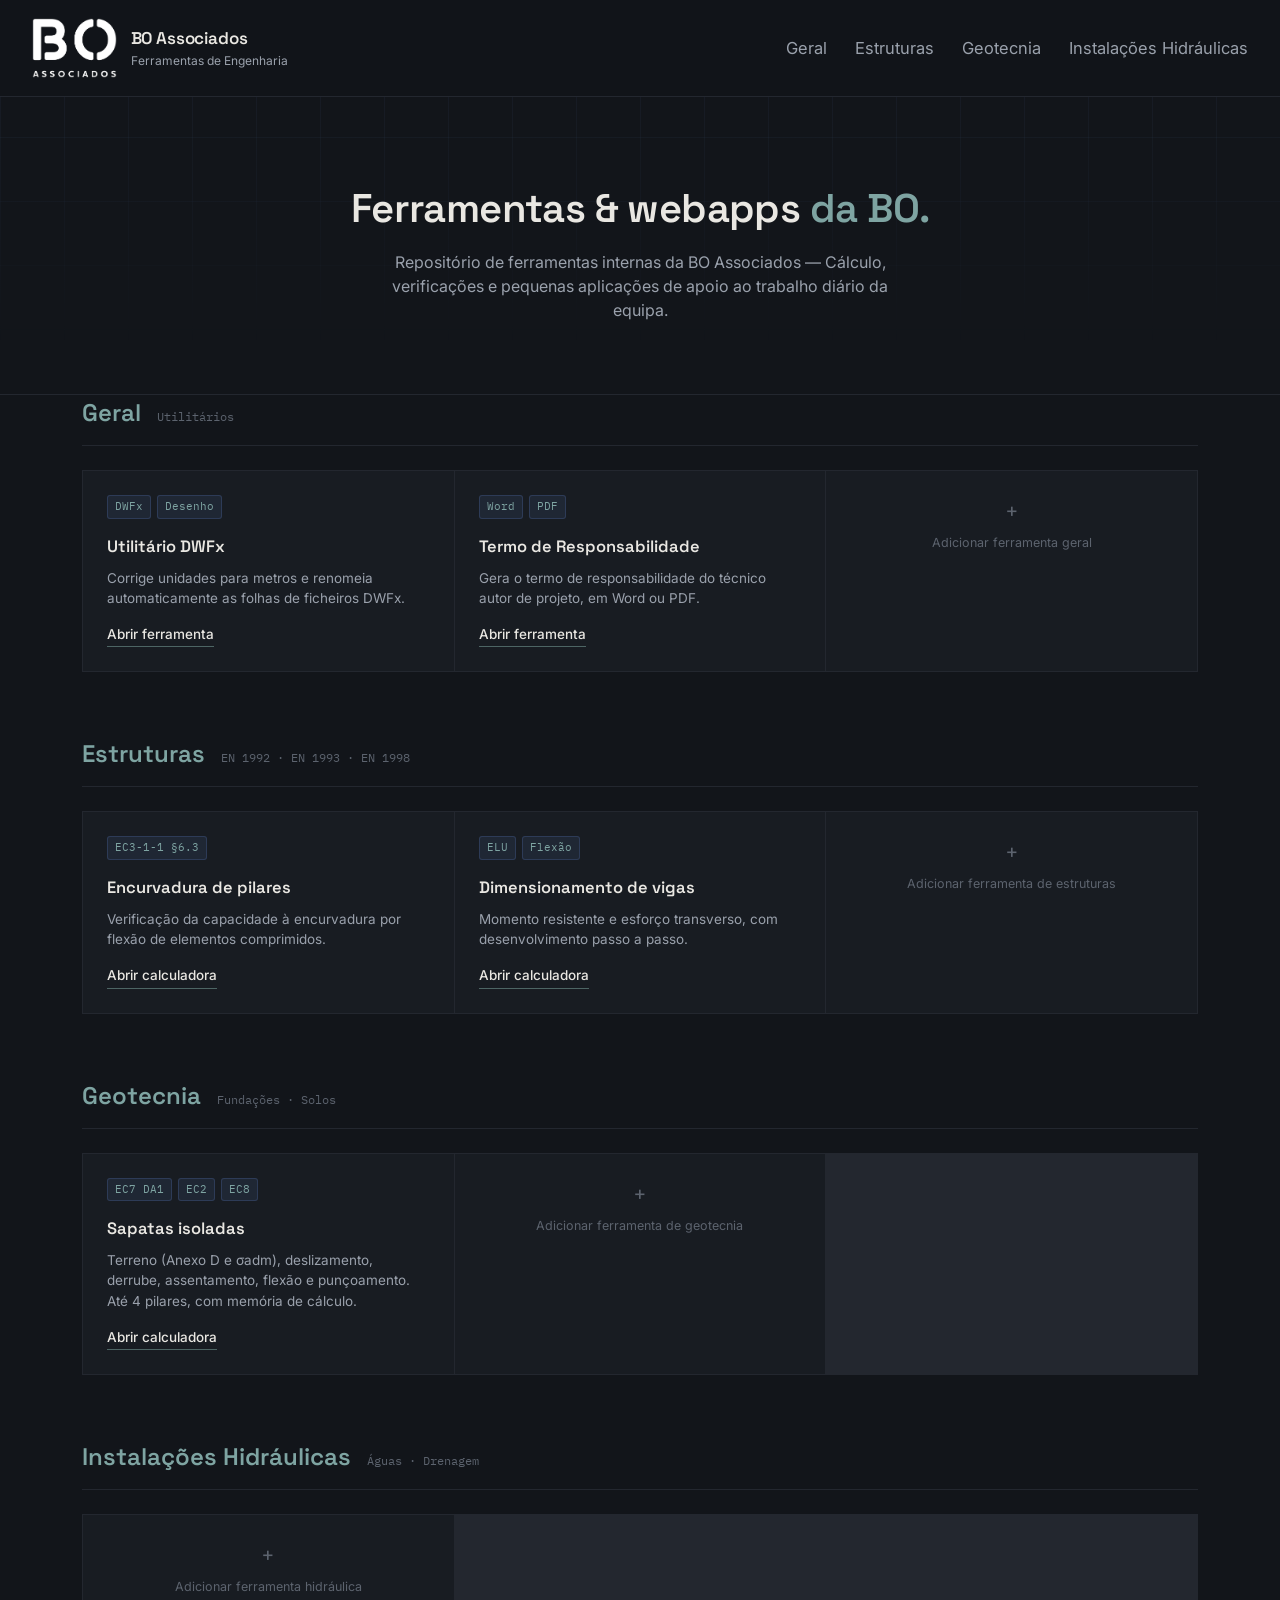
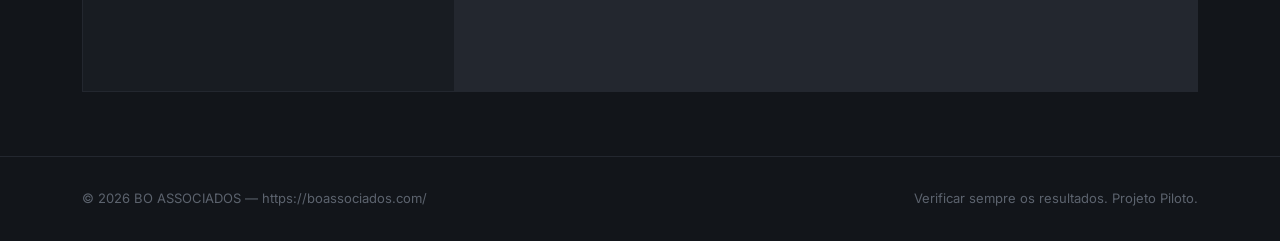
==== index.html @ fa9898e6 "Adiciona ferramenta de sapatas isoladas e cartão na Geotecnia - ferramentas/sapatas: verificação de " ====
<!DOCTYPE html>
<html lang="pt">
<head>
<meta charset="UTF-8">
<meta name="viewport" content="width=device-width, initial-scale=1.0">
<title>BOassociados | WebApps</title>
<style>
  @import url('https://fonts.googleapis.com/css2?family=Space+Grotesk:wght@500;600;700&family=Inter:wght@400;500;600&family=IBM+Plex+Mono:wght@400;500&display=swap');

  :root{
    --bg: #12151a;
    --panel: #181c22;
    --panel-hover: #1e232b;
    --border: #2a2f38;
    --border-soft: #23272f;
    --text: #e9e7e2;
    --text-dim: #9aa1ac;
    --text-faint: #5c636e;
    --blue: #7EA4A2;
    --blue-dim: #4d6564;
    --amber: #d98e4a;
    --max-width: 1180px;
  }

  *{ box-sizing: border-box; margin:0; padding:0; }

  html{ scroll-behavior: smooth; }

  body{
    background: var(--bg);
    color: var(--text);
    font-family: 'Inter', system-ui, sans-serif;
    line-height: 1.5;
    -webkit-font-smoothing: antialiased;
  }

  a{ color: inherit; text-decoration: none; }

  .wrap{
    max-width: var(--max-width);
    margin: 0 auto;
    padding: 0 32px;
  }

  /* ---------- Header ---------- */

  header{
    border-bottom: 1px solid var(--border-soft);
    position: sticky;
    top: 0;
    background: rgba(18,21,26,0.92);
    backdrop-filter: blur(6px);
    z-index: 20;
  }

  .header-inner{
    display: flex;
    align-items: center;
    justify-content: space-between;
    padding: 18px 32px;
  }

  .brand{
    display: flex;
    align-items: center;
    gap: 14px;
  }

  /* LOGO PLACEHOLDER — substituir por: <img src="logo.png" alt="Nome da Empresa" class="logo-mark"> */
   .logo-mark{ height: 60px; width: auto; display: block; flex-shrink: 0; }

  .brand-name{
    font-family: 'Space Grotesk', sans-serif;
    font-weight: 600;
    font-size: 17px;
    letter-spacing: -0.01em;
  }

  .brand-sub{
    font-size: 12px;
    color: var(--text-dim);
    display: block;
    margin-top: 1px;
  }

  nav{
    display: flex;
    gap: 28px;
    font-size: 16.5px;
    color: var(--text-dim);
  }

  nav a:hover{ color: var(--text); }

  /* ---------- Hero ---------- */

  .hero{
    position: relative;
    padding: 88px 0 72px;
    overflow: hidden;
    border-bottom: 1px solid var(--border-soft);
  }

  .hero::before{
    content: "";
    position: absolute;
    inset: 0;
    background-image:
      repeating-linear-gradient(0deg, rgba(111,156,243,0.06) 0, rgba(111,156,243,0.06) 1px, transparent 1px, transparent 64px),
      repeating-linear-gradient(90deg, rgba(111,156,243,0.06) 0, rgba(111,156,243,0.06) 1px, transparent 1px, transparent 64px);
    mask-image: linear-gradient(to bottom, rgba(0,0,0,0.9), transparent 85%);
    pointer-events: none;
  }

  .hero-inner{
    position: relative;
    max-width: 680px;
    margin: 0 auto;
    text-align: center;
  }

  .hero h1{
    font-family: 'Space Grotesk', sans-serif;
    font-weight: 600;
    font-size: 40px;
    line-height: 1.18;
    letter-spacing: -0.015em;
  }

  .hero h1 em{
    font-style: normal;
    color: var(--blue);
  }

  .hero p{
    margin-top: 18px;
    font-size: 16px;
    color: var(--text-dim);
    max-width: 52ch;
    margin-left: auto;
    margin-right: auto;
  }

  .hero-meta{
    margin-top: 32px;
    display: flex;
    gap: 32px;
    font-family: 'IBM Plex Mono', monospace;
    font-size: 12.5px;
    color: var(--text-faint);
  }

  .hero-meta strong{
    color: var(--text-dim);
    font-weight: 500;
  }

  /* ---------- Categories ---------- */

  main{ padding: 64px 0 100px; }

  .category{
    margin-bottom: 64px;
  }

  .category-head{
    display: flex;
    align-items: baseline;
    gap: 16px;
    padding-bottom: 14px;
    margin-bottom: 24px;
    border-bottom: 1px solid var(--border-soft);
  }

  .category-head h2{
    font-family: 'Space Grotesk', sans-serif;
    font-size: 24px;
    font-weight: 600;
    color: var(--blue);
  }

  .category-head span{
    font-family: 'IBM Plex Mono', monospace;
    font-size: 12px;
    color: var(--text-faint);
  }

  .card-grid{
    display: grid;
    grid-template-columns: repeat(auto-fill, minmax(280px, 1fr));
    gap: 1px;
    background: var(--border-soft);
    border: 1px solid var(--border-soft);
  }

  .card{
    background: var(--panel);
    padding: 24px;
    display: flex;
    flex-direction: column;
    transition: background 0.15s ease;
    min-height: 176px;
  }

  .card:hover{ background: var(--panel-hover); }

  .card h3{
    font-family: 'Space Grotesk', sans-serif;
    font-size: 16.5px;
    font-weight: 600;
    margin-bottom: 8px;
  }

  .card p{
    font-size: 13.5px;
    color: var(--text-dim);
    flex-grow: 1;
    margin-bottom: 16px;
  }

  .tags{
    display: flex;
    flex-wrap: wrap;
    gap: 6px;
    margin-bottom: 16px;
  }

  .tag{
    font-family: 'IBM Plex Mono', monospace;
    font-size: 10.5px;
    color: var(--blue);
    background: rgba(111,156,243,0.09);
    border: 1px solid rgba(111,156,243,0.18);
    padding: 3px 7px;
    border-radius: 3px;
  }

  .card-link{
    font-size: 13.5px;
    font-weight: 500;
    color: var(--text);
    display: inline-flex;
    align-items: center;
    gap: 6px;
    width: fit-content;
    border-bottom: 1px solid var(--blue-dim);
    padding-bottom: 2px;
  }

  .card-link:hover{ border-bottom-color: var(--blue); color: var(--blue); }

  /* Placeholder / empty-slot card, for adding future tools */
  .card.placeholder{
    align-items: center;
    justify-content: center;
    text-align: center;
    color: var(--text-faint);
    border: none;
  }

  .card.placeholder .plus{
    font-family: 'Space Grotesk', sans-serif;
    font-size: 22px;
    color: var(--text-faint);
    margin-bottom: 6px;
  }

  .card.placeholder p{
    color: var(--text-faint);
    font-size: 12.5px;
    margin: 0;
  }

  /* ---------- Footer ---------- */

  footer{
    border-top: 1px solid var(--border-soft);
    padding: 32px 0;
  }

  .footer-inner{
    display: flex;
    justify-content: space-between;
    align-items: center;
    flex-wrap: wrap;
    gap: 12px;
    font-size: 13px;
    color: var(--text-faint);
  }

  .footer-inner a:hover{ color: var(--text-dim); }

  @media (max-width: 640px){
    .header-inner{ padding: 16px 20px; }
    .wrap{ padding: 0 20px; }
    nav{ display:none; }
    .hero{ padding: 56px 0 48px; }
    .hero h1{ font-size: 30px; }
  }
</style>
</head>
<body>

  <header>
    <div class="header-inner">
      <div class="brand">
        <!-- LOGO: substituir este bloco por <img src="logo.png" class="logo-mark" alt="Nome da Empresa"> -->
        <img src="logo_white.png" class="logo-mark" alt="BO Associados">
        <div>
          <div class="brand-name">BO Associados</div>
          <span class="brand-sub">Ferramentas de Engenharia</span>
        </div>
      </div>
      <nav>
        <a href="#geral">Geral</a>
        <a href="#estruturas">Estruturas</a>
        <a href="#geotecnia">Geotecnia</a>
        <a href="#hidraulicas">Instalações Hidráulicas</a>
      </nav>
    </div>
  </header>

  <section class="hero">
    <div class="wrap hero-inner">
      <h1>Ferramentas & webapps <em>da BO.</em></h1> 
      <p>Repositório de ferramentas internas da BO Associados — Cálculo, verificações e pequenas aplicações de apoio ao trabalho diário da equipa.</p>
    </div>
  </section>

  <main class="wrap">

        <!-- ==========================================================
         CATEGORIA: GERAL
    =========================================================== -->
    <div class="category" id="geral">
      <div class="category-head">
        <h2>Geral</h2>
        <span>Utilitários</span>
      </div>
      <div class="card-grid">

<a href="ferramentas/corretor-dwfx/index.html" class="card">
  <div class="tags">
    <span class="tag">DWFx</span>
    <span class="tag">Desenho</span>
  </div>
  <h3>Utilitário DWFx</h3>
  <p>Corrige unidades para metros e renomeia automaticamente as folhas de ficheiros DWFx.</p>
  <span class="card-link">Abrir ferramenta</span>
</a>
    
<a href="ferramentas/termo-responsabilidade/index.html" class="card">
  <div class="tags">
    <span class="tag">Word</span>
    <span class="tag">PDF</span>
  </div>
  <h3>Termo de Responsabilidade</h3>
  <p>Gera o termo de responsabilidade do técnico autor de projeto, em Word ou PDF.</p>
  <span class="card-link">Abrir ferramenta</span>
</a>
        
        <div class="card placeholder">
          <div class="plus">+</div>
          <p>Adicionar ferramenta geral</p>
        </div>

      </div>
    </div>

    <!-- ==========================================================
         CATEGORIA: ESTRUTURAS
    =========================================================== -->
    <div class="category" id="estruturas">
      <div class="category-head">
        <h2>Estruturas</h2>
        <span>EN 1992 · EN 1993 · EN 1998</span>
      </div>
      <div class="card-grid">

        <a href="ferramentas/encurvadura-pilares/index.html" class="card">
          <div class="tags">
            <span class="tag">EC3-1-1 §6.3</span>
          </div>
          <h3>Encurvadura de pilares</h3>
          <p>Verificação da capacidade à encurvadura por flexão de elementos comprimidos.</p>
          <span class="card-link">Abrir calculadora</span>
        </a>

        <a href="ferramentas/vigas-betao/index.html" class="card">
          <div class="tags">
            <span class="tag">ELU</span>
            <span class="tag">Flexão</span>
          </div>
          <h3>Dimensionamento de vigas</h3>
          <p>Momento resistente e esforço transverso, com desenvolvimento passo a passo.</p>
          <span class="card-link">Abrir calculadora</span>
        </a>

        <div class="card placeholder">
          <div class="plus">+</div>
          <p>Adicionar ferramenta de estruturas</p>
        </div>

      </div>
    </div>

    <!-- ==========================================================
         CATEGORIA: GEOTECNIA
    =========================================================== -->
    <div class="category" id="geotecnia">
      <div class="category-head">
        <h2>Geotecnia</h2>
        <span>Fundações · Solos</span>
      </div>
      <div class="card-grid">

        <a href="ferramentas/sapatas/index.html" class="card">
          <div class="tags">
            <span class="tag">EC7 DA1</span>
            <span class="tag">EC2</span>
            <span class="tag">EC8</span>
          </div>
          <h3>Sapatas isoladas</h3>
          <p>Terreno (Anexo D e σadm), deslizamento, derrube, assentamento, flexão e punçoamento. Até 4 pilares, com memória de cálculo.</p>
          <span class="card-link">Abrir calculadora</span>
        </a>

        <div class="card placeholder">
          <div class="plus">+</div>
          <p>Adicionar ferramenta de geotecnia</p>
        </div>

      </div>
    </div>

    <!-- ==========================================================
         CATEGORIA: INSTALAÇÕES HIDRÁULICAS
    =========================================================== -->
    <div class="category" id="hidraulicas">
      <div class="category-head">
        <h2>Instalações Hidráulicas</h2>
        <span>Águas · Drenagem</span>
      </div>
      <div class="card-grid">

        <div class="card placeholder">
          <div class="plus">+</div>
          <p>Adicionar ferramenta hidráulica</p>
        </div>

      </div>
    </div>

  </main>

  <footer>
    <div class="wrap footer-inner">
      <span>© 2026 BO ASSOCIADOS — https://boassociados.com/</span>
      <span>Verificar sempre os resultados. Projeto Piloto.</span>
    </div>
  </footer>

</body>
</html>
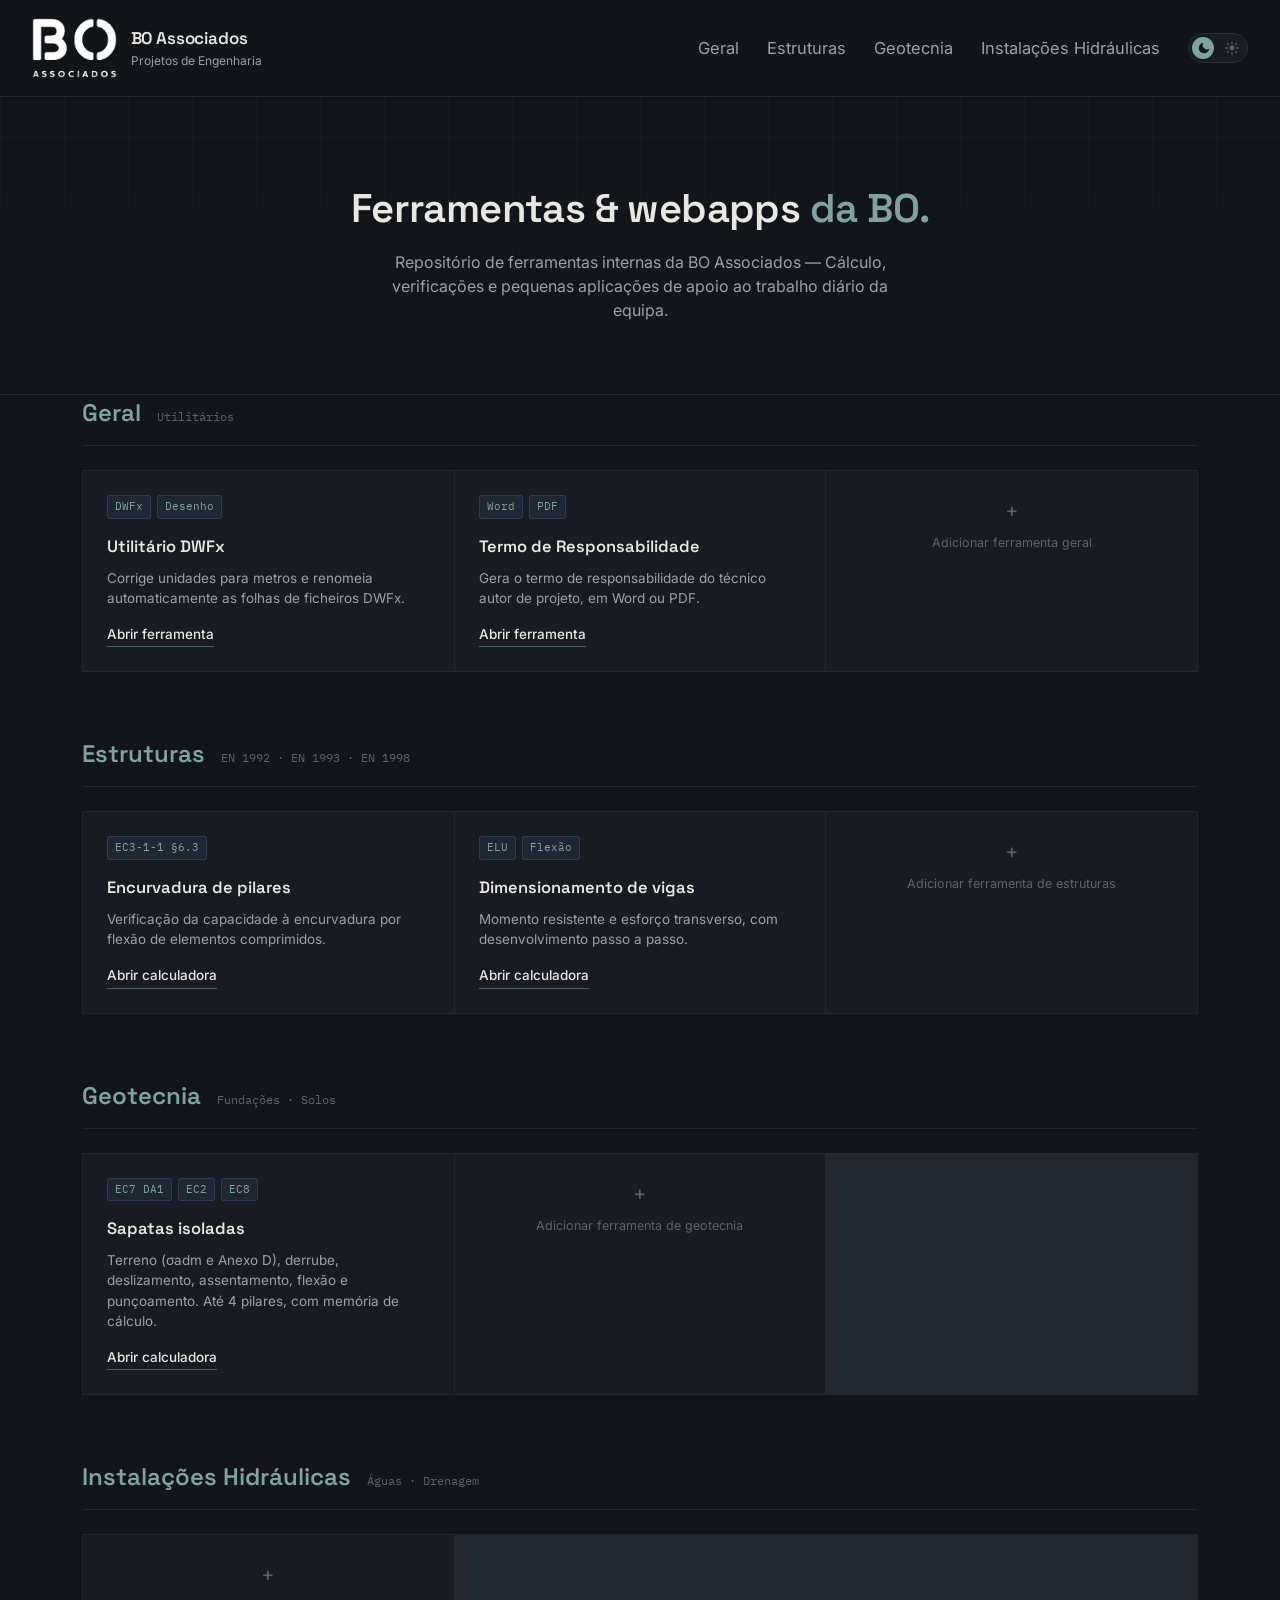
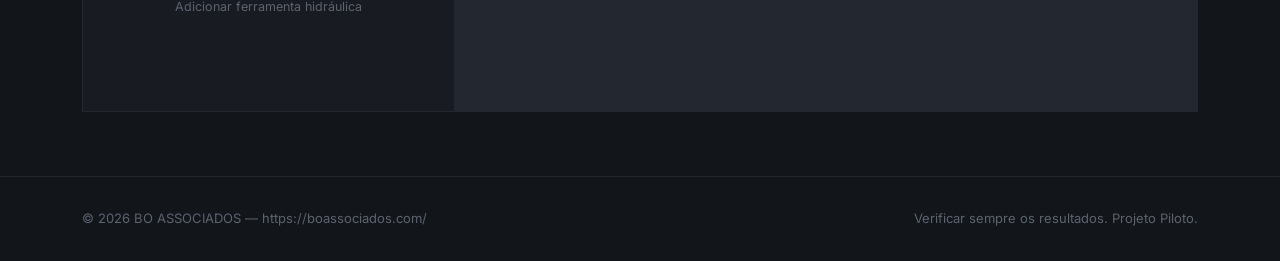
==== commit 817196ff: "Hub: subtítulo 'Projetos de Engenharia', novo texto do cartão Sapatas e interruptor de tema claro/es" ====
--- a/index.html
+++ b/index.html
@@ -4,6 +4,12 @@
 <meta charset="UTF-8">
 <meta name="viewport" content="width=device-width, initial-scale=1.0">
 <title>BOassociados | WebApps</title>
+<script>
+  /* Aplica o tema guardado antes de desenhar a página (escuro por defeito) */
+  (function(){
+    try{ if(localStorage.getItem('bo-tema') === 'light') document.documentElement.setAttribute('data-theme','light'); }catch(e){}
+  })();
+</script>
 <style>
   @import url('https://fonts.googleapis.com/css2?family=Space+Grotesk:wght@500;600;700&family=Inter:wght@400;500;600&family=IBM+Plex+Mono:wght@400;500&display=swap');
 
@@ -19,7 +25,34 @@
     --blue: #7EA4A2;
     --blue-dim: #4d6564;
     --amber: #d98e4a;
+    --header-bg: rgba(18,21,26,0.92);
+    --grid: rgba(111,156,243,0.06);
+    --tag-bg: rgba(111,156,243,0.09);
+    --tag-border: rgba(111,156,243,0.18);
+    --logo-filter: none;
     --max-width: 1180px;
+    color-scheme: dark;
+  }
+
+  /* Tema claro — mesma paleta da ferramenta de Sapatas */
+  :root[data-theme="light"]{
+    --bg: #eef0ee;
+    --panel: #ffffff;
+    --panel-hover: #f5f6f4;
+    --border: #d4d9d6;
+    --border-soft: #e3e7e4;
+    --text: #1a1f22;
+    --text-dim: #4f585e;
+    --text-faint: #858d92;
+    --blue: #4b7a77;
+    --blue-dim: #a9c1bf;
+    --amber: #a8701b;
+    --header-bg: rgba(238,240,238,0.92);
+    --grid: rgba(75,122,119,0.08);
+    --tag-bg: rgba(75,122,119,0.10);
+    --tag-border: rgba(75,122,119,0.24);
+    --logo-filter: brightness(0) opacity(0.88);
+    color-scheme: light;
   }
 
   *{ box-sizing: border-box; margin:0; padding:0; }
@@ -32,6 +65,7 @@
     font-family: 'Inter', system-ui, sans-serif;
     line-height: 1.5;
     -webkit-font-smoothing: antialiased;
+    transition: background-color 0.2s ease, color 0.2s ease;
   }
 
   a{ color: inherit; text-decoration: none; }
@@ -48,7 +82,7 @@
     border-bottom: 1px solid var(--border-soft);
     position: sticky;
     top: 0;
-    background: rgba(18,21,26,0.92);
+    background: var(--header-bg);
     backdrop-filter: blur(6px);
     z-index: 20;
   }
@@ -67,7 +101,7 @@
   }
 
   /* LOGO PLACEHOLDER — substituir por: <img src="logo.png" alt="Nome da Empresa" class="logo-mark"> */
-   .logo-mark{ height: 60px; width: auto; display: block; flex-shrink: 0; }
+   .logo-mark{ height: 60px; width: auto; display: block; flex-shrink: 0; filter: var(--logo-filter); }
 
   .brand-name{
     font-family: 'Space Grotesk', sans-serif;
@@ -92,6 +126,62 @@
 
   nav a:hover{ color: var(--text); }
 
+  .header-right{
+    display: flex;
+    align-items: center;
+    gap: 28px;
+  }
+
+  /* ---------- Interruptor de tema ---------- */
+
+  .theme-toggle{
+    position: relative;
+    display: inline-flex;
+    align-items: center;
+    width: 60px;
+    height: 30px;
+    padding: 0;
+    border: 1px solid var(--border);
+    border-radius: 999px;
+    background: var(--panel);
+    color: var(--text-faint);
+    cursor: pointer;
+    flex-shrink: 0;
+    transition: background 0.2s ease, border-color 0.2s ease;
+  }
+  .theme-toggle:hover{ border-color: var(--blue-dim); }
+  .theme-toggle:focus-visible{ outline: 2px solid var(--blue); outline-offset: 2px; }
+
+  .theme-toggle svg{
+    position: absolute;
+    top: 50%;
+    width: 14px;
+    height: 14px;
+    transform: translateY(-50%);
+    z-index: 1;
+    transition: color 0.2s ease;
+  }
+  .theme-toggle .ico-moon{ left: 8px; }
+  .theme-toggle .ico-sun{ right: 8px; }
+
+  .theme-toggle::before{
+    content: "";
+    position: absolute;
+    top: 3px;
+    left: 3px;
+    width: 22px;
+    height: 22px;
+    border-radius: 50%;
+    background: var(--blue);
+    transition: transform 0.2s ease;
+  }
+  :root[data-theme="light"] .theme-toggle::before{ transform: translateX(30px); }
+
+  /* ícone ativo fica sobre o botão deslizante */
+  .theme-toggle .ico-moon{ color: var(--bg); }
+  :root[data-theme="light"] .theme-toggle .ico-moon{ color: var(--text-faint); }
+  :root[data-theme="light"] .theme-toggle .ico-sun{ color: #ffffff; }
+
   /* ---------- Hero ---------- */
 
   .hero{
@@ -106,8 +196,8 @@
     position: absolute;
     inset: 0;
     background-image:
-      repeating-linear-gradient(0deg, rgba(111,156,243,0.06) 0, rgba(111,156,243,0.06) 1px, transparent 1px, transparent 64px),
-      repeating-linear-gradient(90deg, rgba(111,156,243,0.06) 0, rgba(111,156,243,0.06) 1px, transparent 1px, transparent 64px);
+      repeating-linear-gradient(0deg, var(--grid) 0, var(--grid) 1px, transparent 1px, transparent 64px),
+      repeating-linear-gradient(90deg, var(--grid) 0, var(--grid) 1px, transparent 1px, transparent 64px);
     mask-image: linear-gradient(to bottom, rgba(0,0,0,0.9), transparent 85%);
     pointer-events: none;
   }
@@ -229,8 +319,8 @@
     font-family: 'IBM Plex Mono', monospace;
     font-size: 10.5px;
     color: var(--blue);
-    background: rgba(111,156,243,0.09);
-    border: 1px solid rgba(111,156,243,0.18);
+    background: var(--tag-bg);
+    border: 1px solid var(--tag-border);
     padding: 3px 7px;
     border-radius: 3px;
   }
@@ -308,15 +398,21 @@
         <img src="logo_white.png" class="logo-mark" alt="BO Associados">
         <div>
           <div class="brand-name">BO Associados</div>
-          <span class="brand-sub">Ferramentas de Engenharia</span>
+          <span class="brand-sub">Projetos de Engenharia</span>
         </div>
       </div>
-      <nav>
-        <a href="#geral">Geral</a>
-        <a href="#estruturas">Estruturas</a>
-        <a href="#geotecnia">Geotecnia</a>
-        <a href="#hidraulicas">Instalações Hidráulicas</a>
-      </nav>
+      <div class="header-right">
+        <nav>
+          <a href="#geral">Geral</a>
+          <a href="#estruturas">Estruturas</a>
+          <a href="#geotecnia">Geotecnia</a>
+          <a href="#hidraulicas">Instalações Hidráulicas</a>
+        </nav>
+        <button type="button" class="theme-toggle" id="themeToggle" role="switch" aria-checked="false" aria-label="Tema claro" title="Alternar tema claro / escuro">
+          <svg class="ico-moon" viewBox="0 0 24 24" fill="currentColor" aria-hidden="true"><path d="M21 12.8A9 9 0 1 1 11.2 3a7 7 0 0 0 9.8 9.8z"/></svg>
+          <svg class="ico-sun" viewBox="0 0 24 24" fill="none" stroke="currentColor" stroke-width="2.2" stroke-linecap="round" aria-hidden="true"><circle cx="12" cy="12" r="4.2" fill="currentColor" stroke="none"/><path d="M12 1.8v2.4M12 19.8v2.4M4.2 4.2l1.7 1.7M18.1 18.1l1.7 1.7M1.8 12h2.4M19.8 12h2.4M4.2 19.8l1.7-1.7M18.1 5.9l1.7-1.7"/></svg>
+        </button>
+      </div>
     </div>
   </header>
 
@@ -421,7 +517,7 @@
             <span class="tag">EC8</span>
           </div>
           <h3>Sapatas isoladas</h3>
-          <p>Terreno (Anexo D e σadm), deslizamento, derrube, assentamento, flexão e punçoamento. Até 4 pilares, com memória de cálculo.</p>
+          <p>Terreno (σadm e Anexo D), derrube, deslizamento, assentamento, flexão e punçoamento. Até 4 pilares, com memória de cálculo.</p>
           <span class="card-link">Abrir calculadora</span>
         </a>
 
@@ -460,5 +556,23 @@
     </div>
   </footer>
 
+  <script>
+    (function(){
+      var root = document.documentElement;
+      var btn = document.getElementById('themeToggle');
+      function sync(){
+        var light = root.getAttribute('data-theme') === 'light';
+        btn.setAttribute('aria-checked', light ? 'true' : 'false');
+      }
+      btn.addEventListener('click', function(){
+        var light = root.getAttribute('data-theme') !== 'light';
+        if(light) root.setAttribute('data-theme','light'); else root.removeAttribute('data-theme');
+        try{ localStorage.setItem('bo-tema', light ? 'light' : 'dark'); }catch(e){}
+        sync();
+      });
+      sync();
+    })();
+  </script>
+
 </body>
 </html>
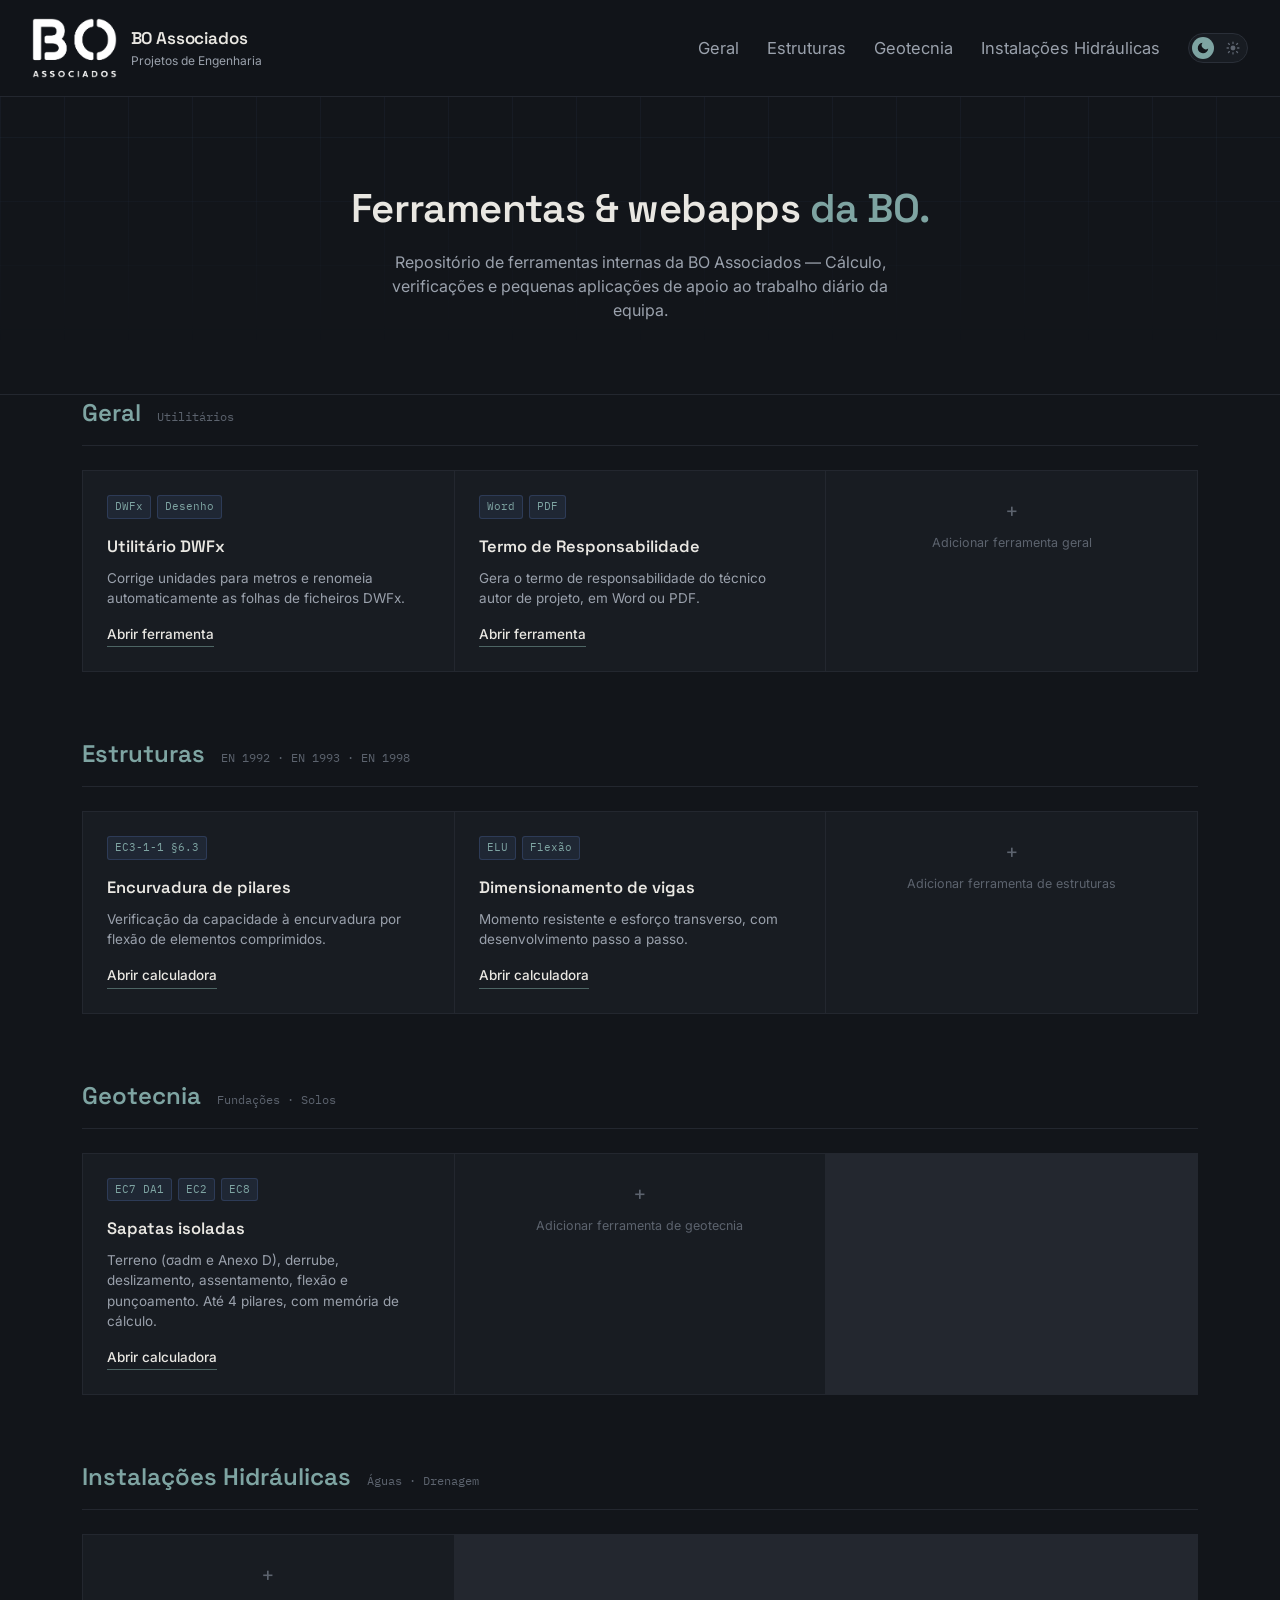
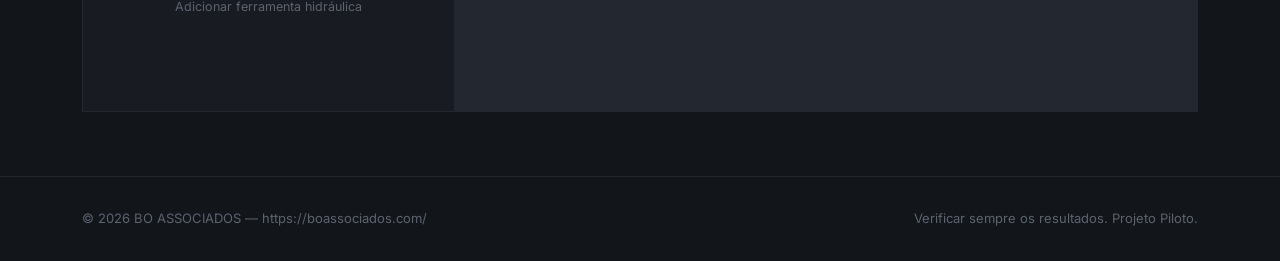
==== commit fb8c5c5a: "Tema claro/escuro partilhado entre o hub e todas as ferramentas - Novo tema.js na raiz: aplica a esc" ====
--- a/index.html
+++ b/index.html
@@ -4,12 +4,7 @@
 <meta charset="UTF-8">
 <meta name="viewport" content="width=device-width, initial-scale=1.0">
 <title>BOassociados | WebApps</title>
-<script>
-  /* Aplica o tema guardado antes de desenhar a página (escuro por defeito) */
-  (function(){
-    try{ if(localStorage.getItem('bo-tema') === 'light') document.documentElement.setAttribute('data-theme','light'); }catch(e){}
-  })();
-</script>
+<script src="tema.js"></script>
 <style>
   @import url('https://fonts.googleapis.com/css2?family=Space+Grotesk:wght@500;600;700&family=Inter:wght@400;500;600&family=IBM+Plex+Mono:wght@400;500&display=swap');
 
@@ -132,55 +127,6 @@
     gap: 28px;
   }
 
-  /* ---------- Interruptor de tema ---------- */
-
-  .theme-toggle{
-    position: relative;
-    display: inline-flex;
-    align-items: center;
-    width: 60px;
-    height: 30px;
-    padding: 0;
-    border: 1px solid var(--border);
-    border-radius: 999px;
-    background: var(--panel);
-    color: var(--text-faint);
-    cursor: pointer;
-    flex-shrink: 0;
-    transition: background 0.2s ease, border-color 0.2s ease;
-  }
-  .theme-toggle:hover{ border-color: var(--blue-dim); }
-  .theme-toggle:focus-visible{ outline: 2px solid var(--blue); outline-offset: 2px; }
-
-  .theme-toggle svg{
-    position: absolute;
-    top: 50%;
-    width: 14px;
-    height: 14px;
-    transform: translateY(-50%);
-    z-index: 1;
-    transition: color 0.2s ease;
-  }
-  .theme-toggle .ico-moon{ left: 8px; }
-  .theme-toggle .ico-sun{ right: 8px; }
-
-  .theme-toggle::before{
-    content: "";
-    position: absolute;
-    top: 3px;
-    left: 3px;
-    width: 22px;
-    height: 22px;
-    border-radius: 50%;
-    background: var(--blue);
-    transition: transform 0.2s ease;
-  }
-  :root[data-theme="light"] .theme-toggle::before{ transform: translateX(30px); }
-
-  /* ícone ativo fica sobre o botão deslizante */
-  .theme-toggle .ico-moon{ color: var(--bg); }
-  :root[data-theme="light"] .theme-toggle .ico-moon{ color: var(--text-faint); }
-  :root[data-theme="light"] .theme-toggle .ico-sun{ color: #ffffff; }
 
   /* ---------- Hero ---------- */
 
@@ -408,10 +354,7 @@
           <a href="#geotecnia">Geotecnia</a>
           <a href="#hidraulicas">Instalações Hidráulicas</a>
         </nav>
-        <button type="button" class="theme-toggle" id="themeToggle" role="switch" aria-checked="false" aria-label="Tema claro" title="Alternar tema claro / escuro">
-          <svg class="ico-moon" viewBox="0 0 24 24" fill="currentColor" aria-hidden="true"><path d="M21 12.8A9 9 0 1 1 11.2 3a7 7 0 0 0 9.8 9.8z"/></svg>
-          <svg class="ico-sun" viewBox="0 0 24 24" fill="none" stroke="currentColor" stroke-width="2.2" stroke-linecap="round" aria-hidden="true"><circle cx="12" cy="12" r="4.2" fill="currentColor" stroke="none"/><path d="M12 1.8v2.4M12 19.8v2.4M4.2 4.2l1.7 1.7M18.1 18.1l1.7 1.7M1.8 12h2.4M19.8 12h2.4M4.2 19.8l1.7-1.7M18.1 5.9l1.7-1.7"/></svg>
-        </button>
+        <button type="button" data-tema-toggle></button>
       </div>
     </div>
   </header>
@@ -556,23 +499,5 @@
     </div>
   </footer>
 
-  <script>
-    (function(){
-      var root = document.documentElement;
-      var btn = document.getElementById('themeToggle');
-      function sync(){
-        var light = root.getAttribute('data-theme') === 'light';
-        btn.setAttribute('aria-checked', light ? 'true' : 'false');
-      }
-      btn.addEventListener('click', function(){
-        var light = root.getAttribute('data-theme') !== 'light';
-        if(light) root.setAttribute('data-theme','light'); else root.removeAttribute('data-theme');
-        try{ localStorage.setItem('bo-tema', light ? 'light' : 'dark'); }catch(e){}
-        sync();
-      });
-      sync();
-    })();
-  </script>
-
 </body>
 </html>
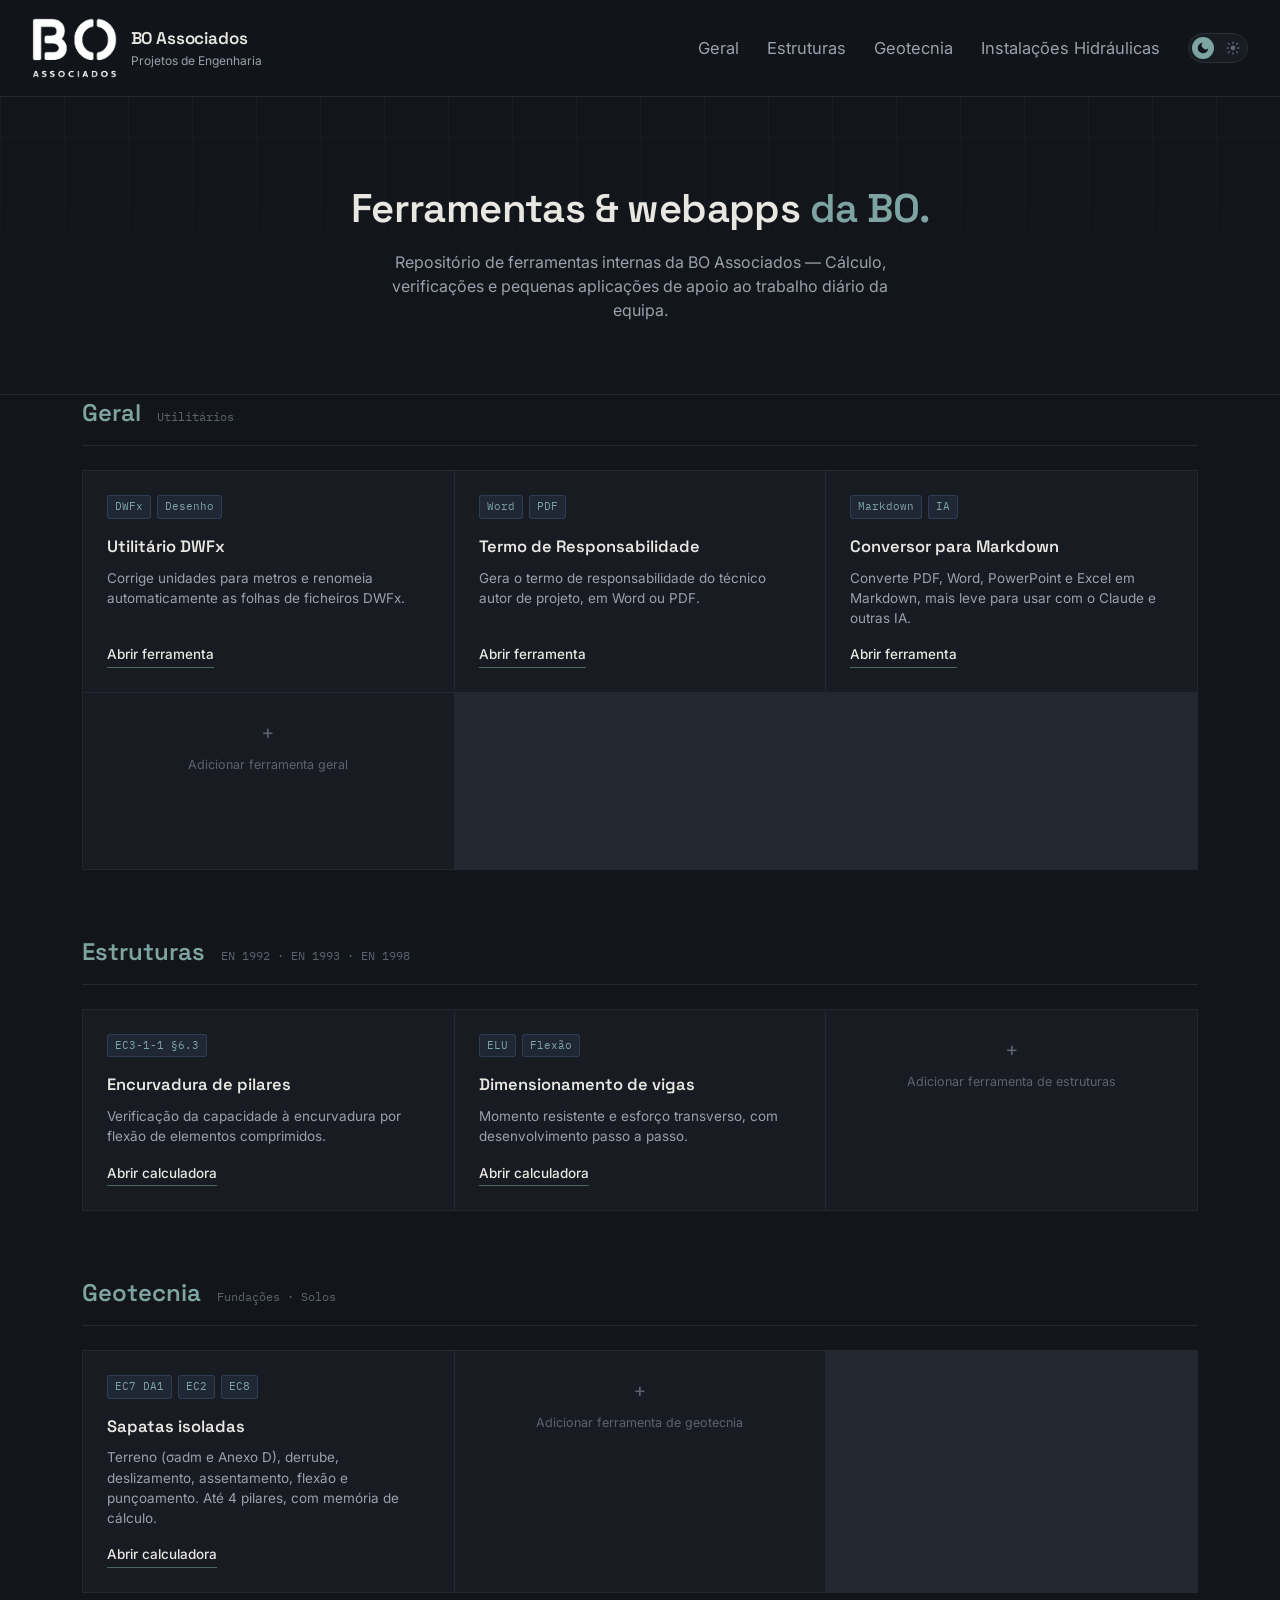
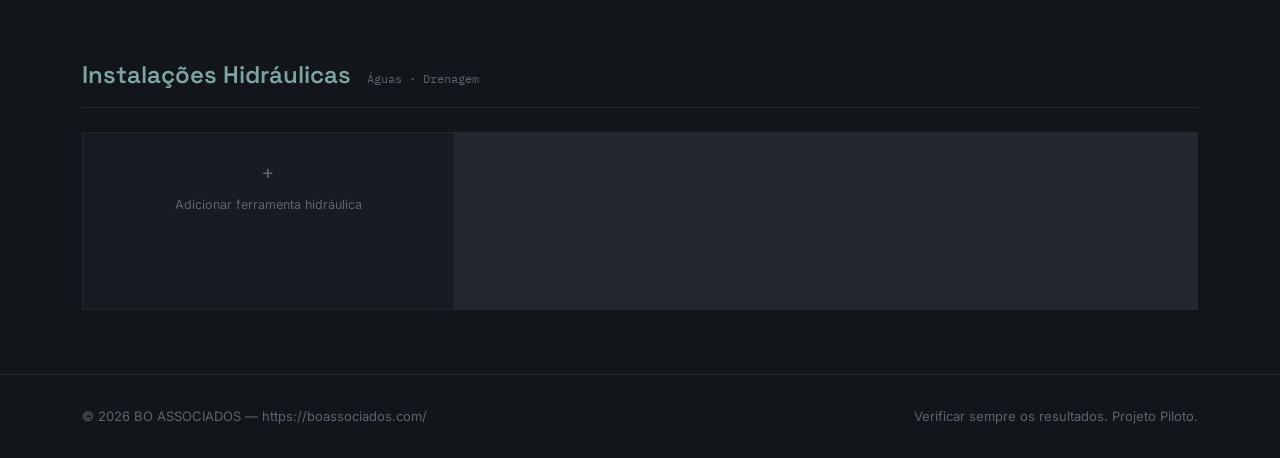
==== commit 8c8fc758: "Nova ferramenta: Conversor para Markdown Converte PDF, Word, PowerPoint, Excel, CSV e HTML em Markdo" ====
--- a/index.html
+++ b/index.html
@@ -397,6 +397,16 @@
   <p>Gera o termo de responsabilidade do técnico autor de projeto, em Word ou PDF.</p>
   <span class="card-link">Abrir ferramenta</span>
 </a>
+
+<a href="ferramentas/conversor-markdown/index.html" class="card">
+  <div class="tags">
+    <span class="tag">Markdown</span>
+    <span class="tag">IA</span>
+  </div>
+  <h3>Conversor para Markdown</h3>
+  <p>Converte PDF, Word, PowerPoint e Excel em Markdown, mais leve para usar com o Claude e outras IA.</p>
+  <span class="card-link">Abrir ferramenta</span>
+</a>
         
         <div class="card placeholder">
           <div class="plus">+</div>
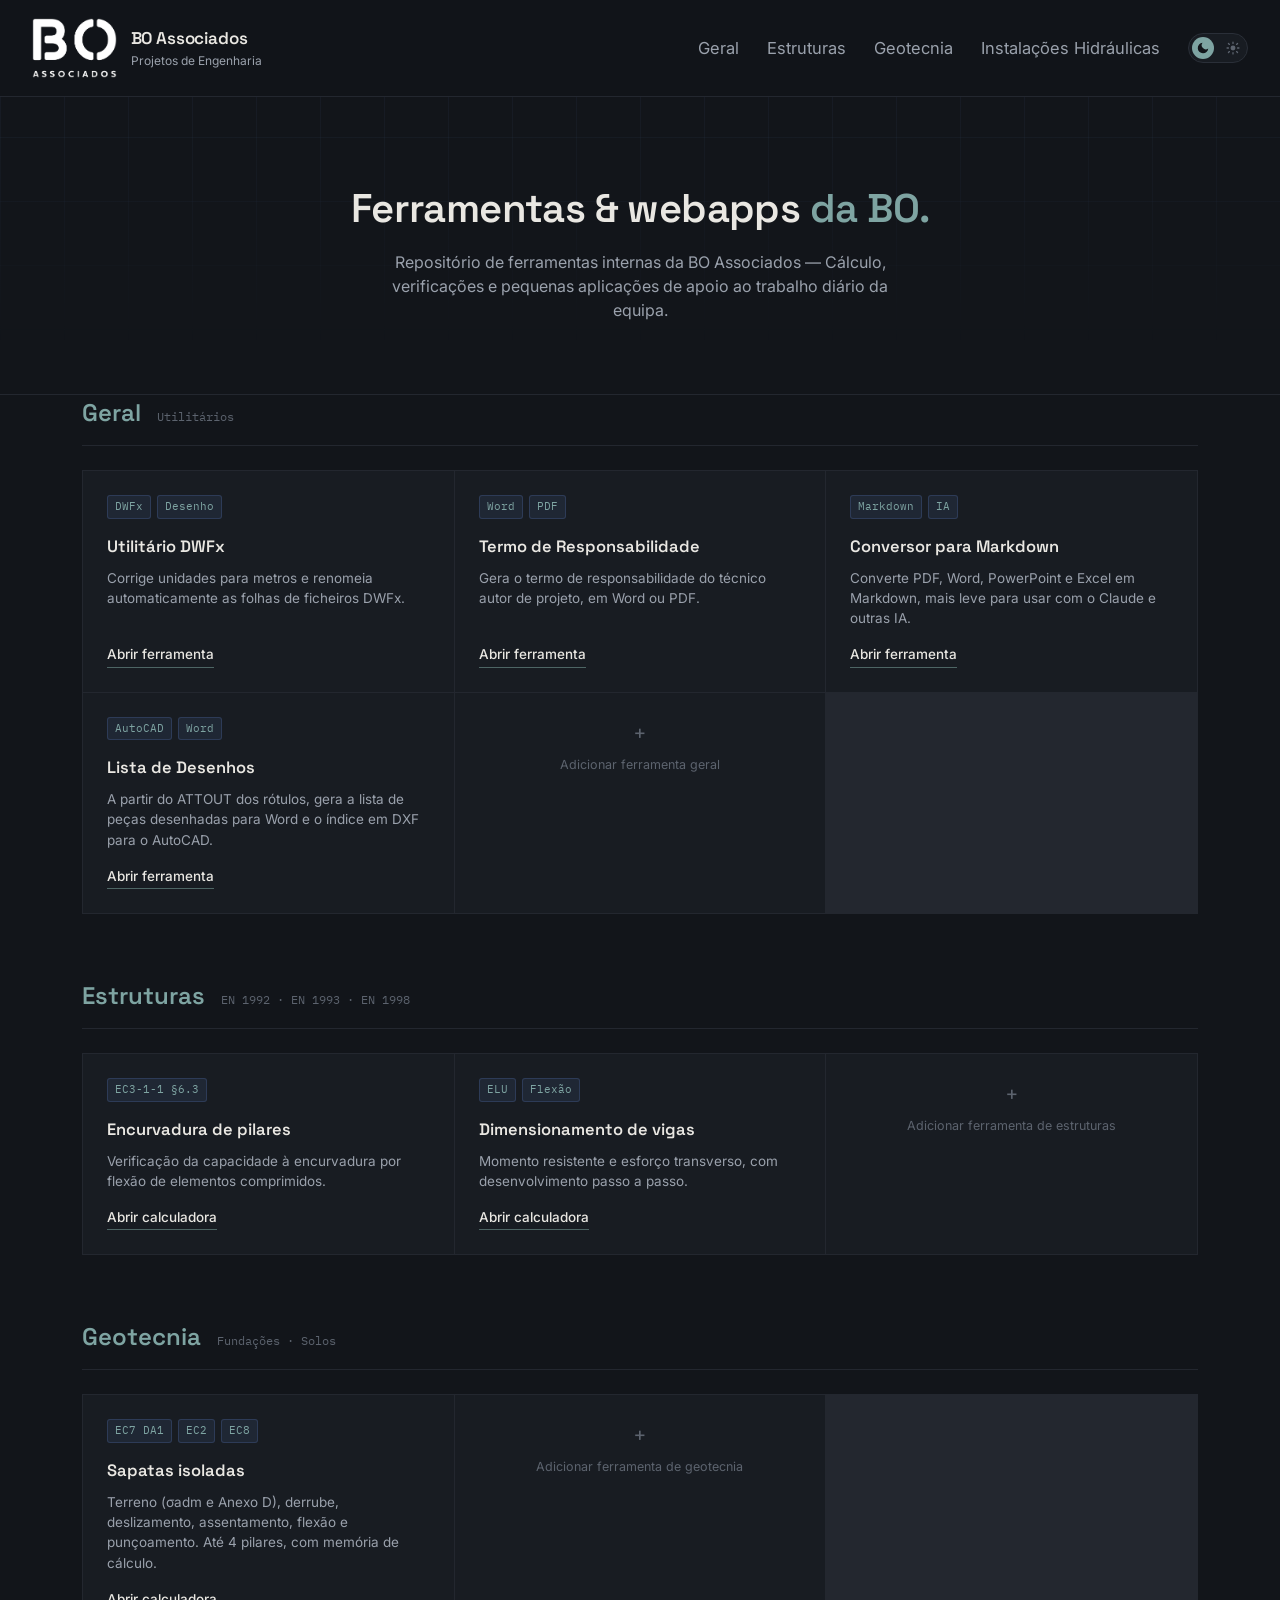
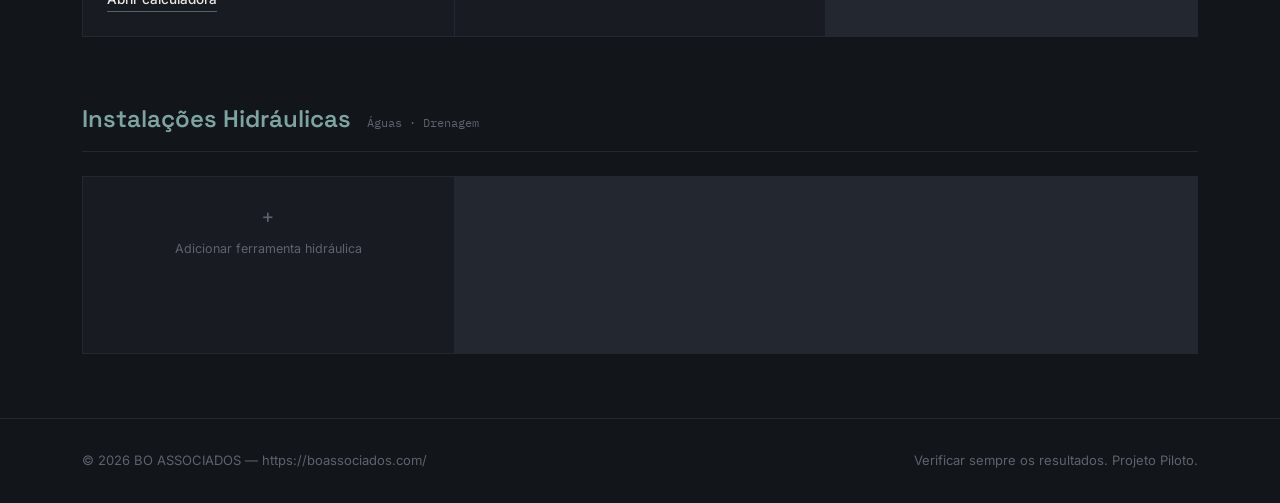
==== commit 6cbe25ad: "Adiciona a ferramenta Lista de Desenhos (categoria Geral) - Nova ferramenta em ferramentas/lista-des" ====
--- a/index.html
+++ b/index.html
@@ -407,7 +407,17 @@
   <p>Converte PDF, Word, PowerPoint e Excel em Markdown, mais leve para usar com o Claude e outras IA.</p>
   <span class="card-link">Abrir ferramenta</span>
 </a>
-        
+
+<a href="ferramentas/lista-desenhos/index.html" class="card">
+  <div class="tags">
+    <span class="tag">AutoCAD</span>
+    <span class="tag">Word</span>
+  </div>
+  <h3>Lista de Desenhos</h3>
+  <p>A partir do ATTOUT dos rótulos, gera a lista de peças desenhadas para Word e o índice em DXF para o AutoCAD.</p>
+  <span class="card-link">Abrir ferramenta</span>
+</a>
+
         <div class="card placeholder">
           <div class="plus">+</div>
           <p>Adicionar ferramenta geral</p>
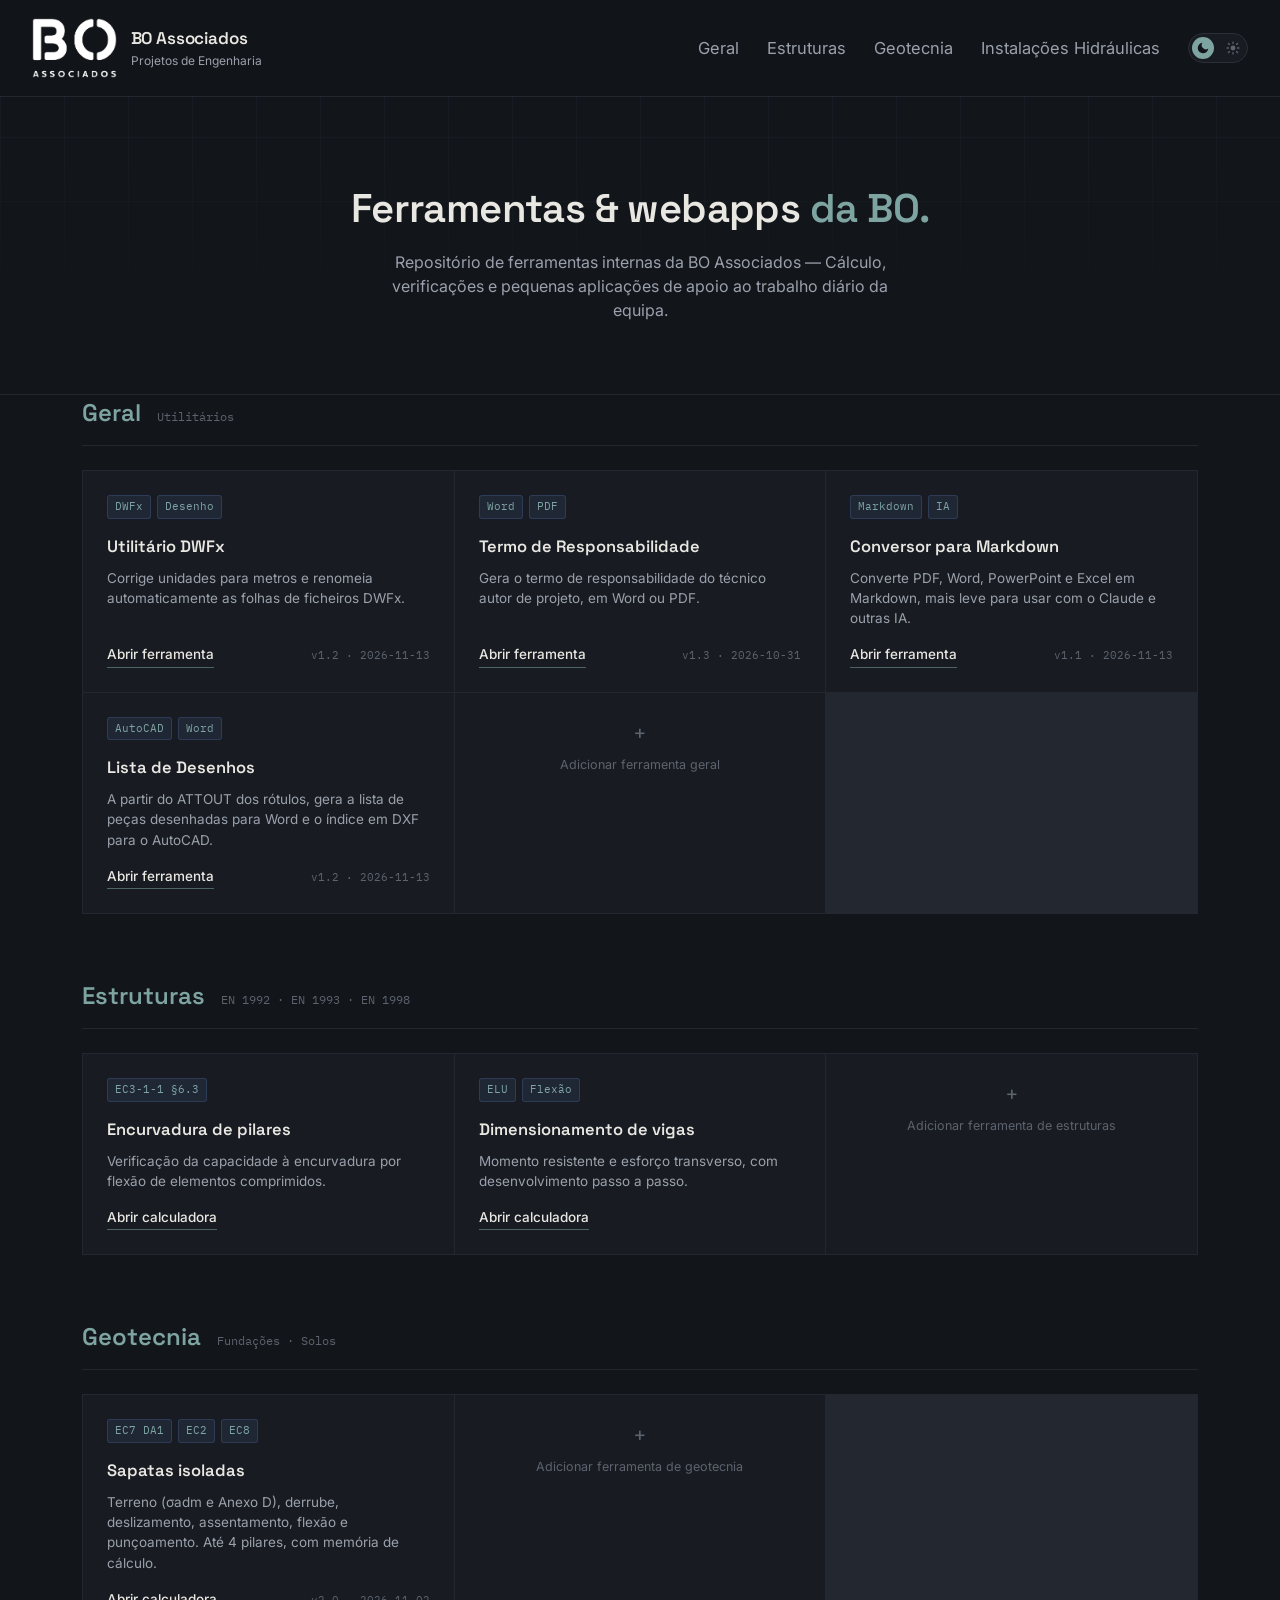
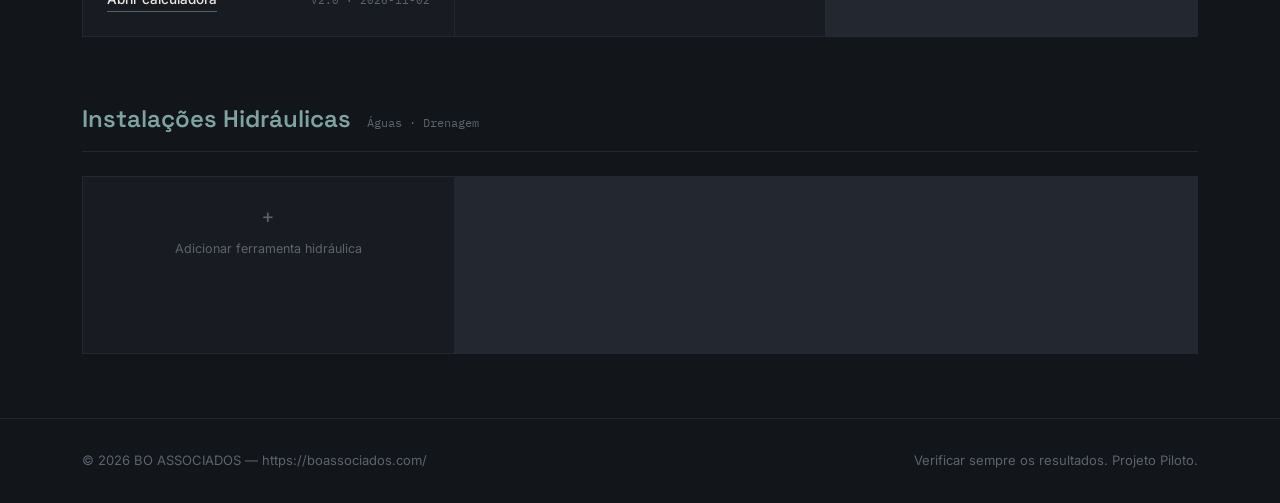
==== commit f9736297: "Versões das ferramentas nos cartões do hub (versoes.js) - versoes.js: fonte única das versões (vX.Y " ====
--- a/index.html
+++ b/index.html
@@ -5,6 +5,7 @@
 <meta name="viewport" content="width=device-width, initial-scale=1.0">
 <title>BOassociados | WebApps</title>
 <script src="tema.js"></script>
+<script src="versoes.js"></script>
 <style>
   @import url('https://fonts.googleapis.com/css2?family=Space+Grotesk:wght@500;600;700&family=Inter:wght@400;500;600&family=IBM+Plex+Mono:wght@400;500&display=swap');
 
@@ -285,6 +286,20 @@
 
   .card-link:hover{ border-bottom-color: var(--blue); color: var(--blue); }
 
+  /* Rodapé do cartão: link + versão (preenchida a partir de versoes.js) */
+  .card-rodape{
+    display: flex;
+    align-items: baseline;
+    justify-content: space-between;
+    gap: 12px;
+  }
+  .versao{
+    font-family: 'IBM Plex Mono', monospace;
+    font-size: 11px;
+    color: var(--text-faint);
+    white-space: nowrap;
+  }
+
   /* Placeholder / empty-slot card, for adding future tools */
   .card.placeholder{
     align-items: center;
@@ -519,5 +534,26 @@
     </div>
   </footer>
 
+  <script>
+    // Versão e data em cada cartão, a partir de versoes.js (chave = pasta da ferramenta).
+    (function () {
+      var V = window.BO_VERSOES || {};
+      document.querySelectorAll('a.card[href^="ferramentas/"]').forEach(function (card) {
+        var pasta = card.getAttribute('href').split('/')[1];
+        var h = V[pasta], link = card.querySelector('.card-link');
+        if (!h || !h.length || !link) return;
+        var rodape = document.createElement('div');
+        rodape.className = 'card-rodape';
+        link.parentNode.insertBefore(rodape, link);
+        rodape.appendChild(link);
+        var el = document.createElement('span');
+        el.className = 'versao';
+        el.textContent = 'v' + h[0].v + ' · ' + h[0].data;
+        el.title = h.map(function (x) { return 'v' + x.v + ' (' + x.data + ') — ' + x.nota; }).join('\n');
+        rodape.appendChild(el);
+      });
+    })();
+  </script>
+
 </body>
 </html>
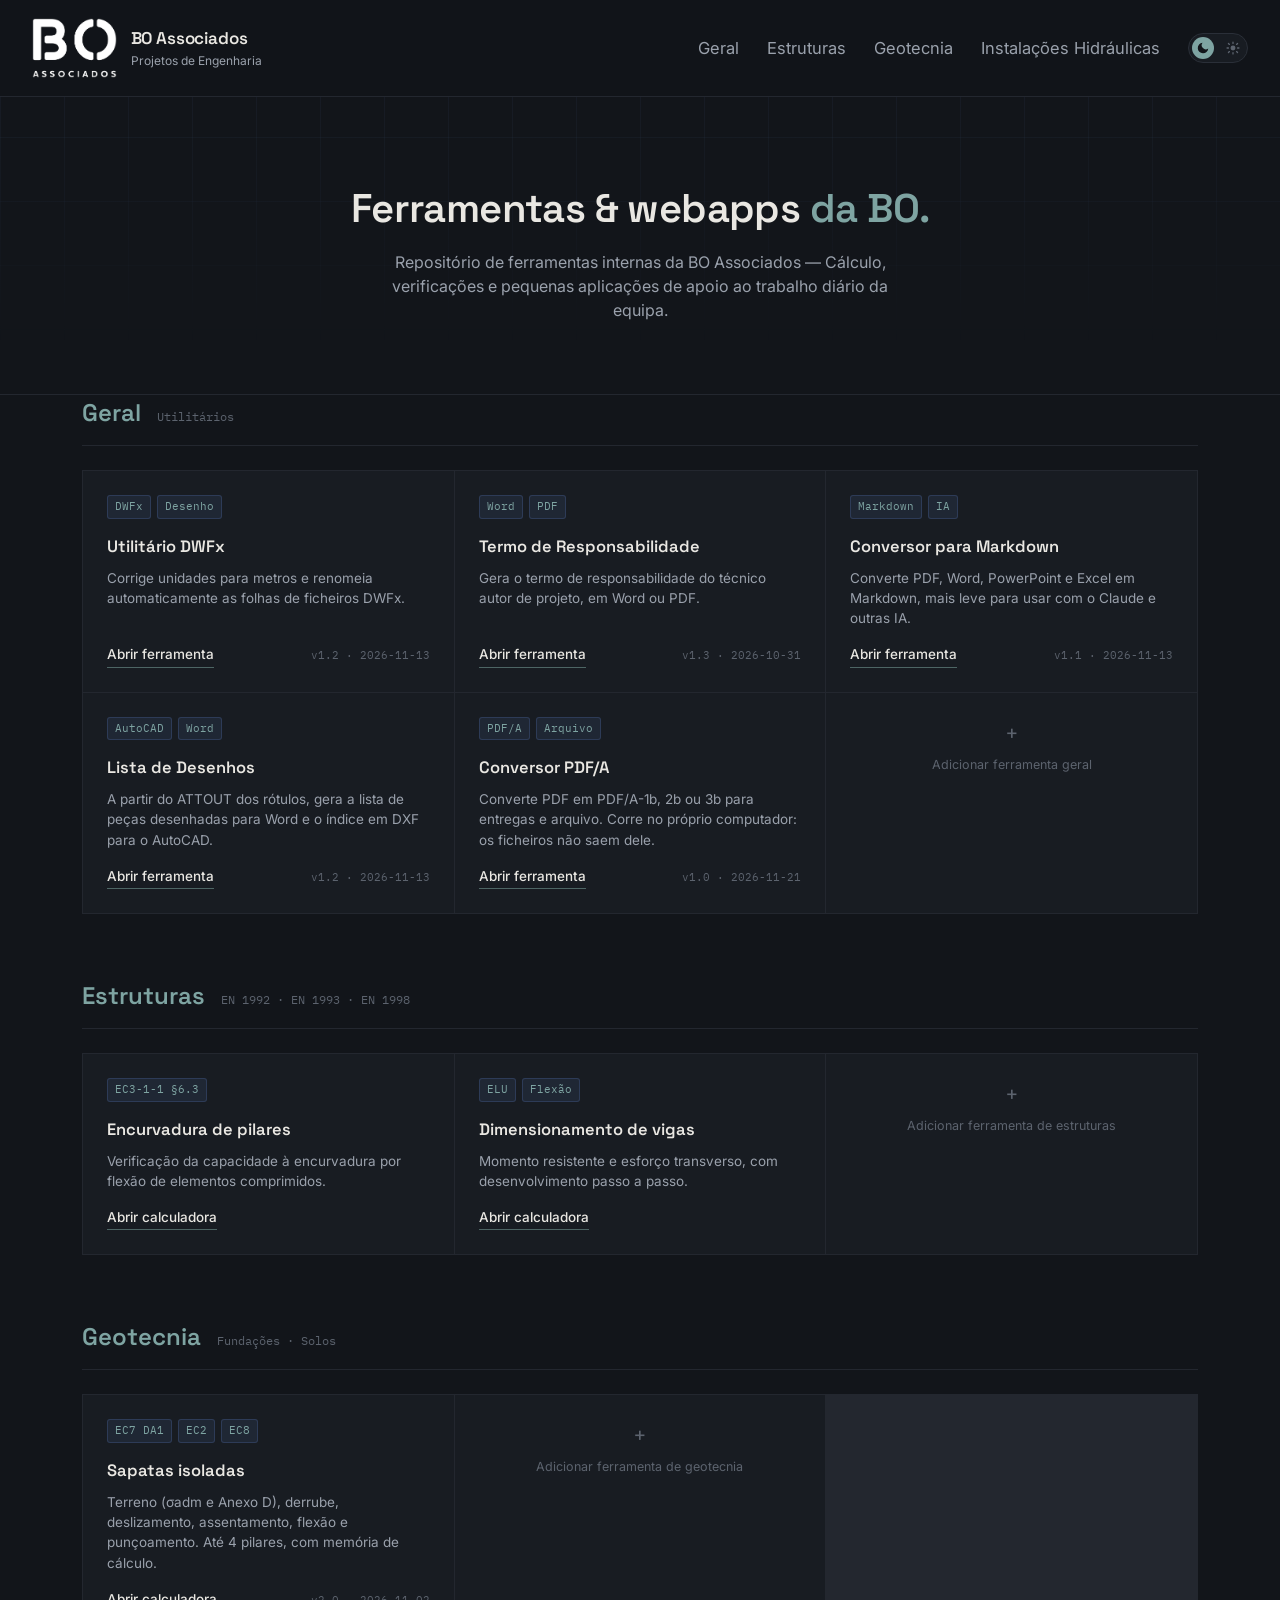
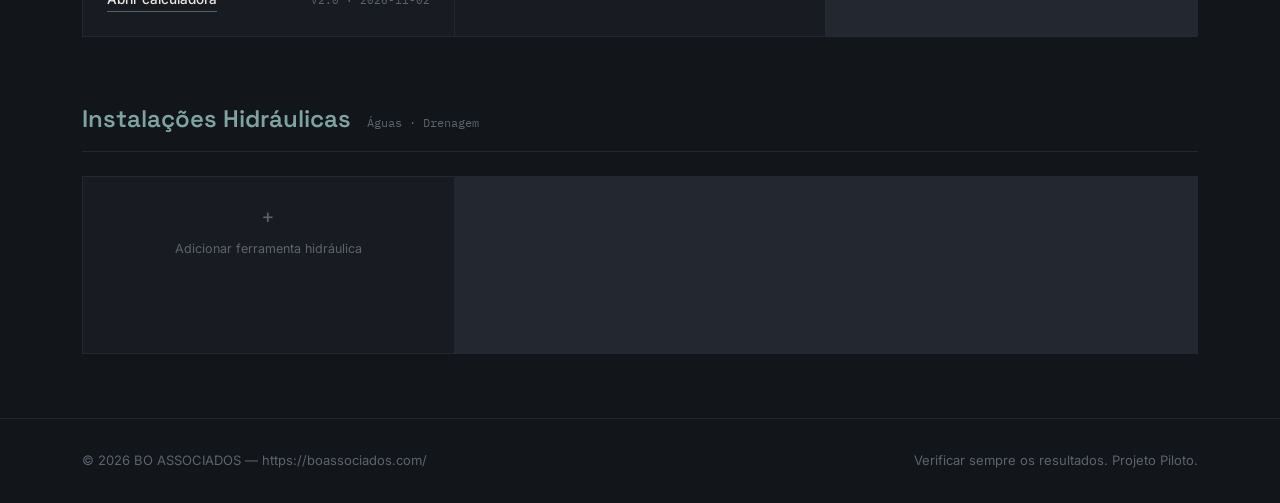
==== commit 8820b39e: "Adiciona o Conversor PDF/A (categoria Geral) - ferramentas/conversor-pdfa: converte PDF em PDF/A-1b," ====
--- a/index.html
+++ b/index.html
@@ -430,6 +430,16 @@
   </div>
   <h3>Lista de Desenhos</h3>
   <p>A partir do ATTOUT dos rótulos, gera a lista de peças desenhadas para Word e o índice em DXF para o AutoCAD.</p>
+  <span class="card-link">Abrir ferramenta</span>
+</a>
+
+<a href="ferramentas/conversor-pdfa/index.html" class="card">
+  <div class="tags">
+    <span class="tag">PDF/A</span>
+    <span class="tag">Arquivo</span>
+  </div>
+  <h3>Conversor PDF/A</h3>
+  <p>Converte PDF em PDF/A-1b, 2b ou 3b para entregas e arquivo. Corre no próprio computador: os ficheiros não saem dele.</p>
   <span class="card-link">Abrir ferramenta</span>
 </a>
 
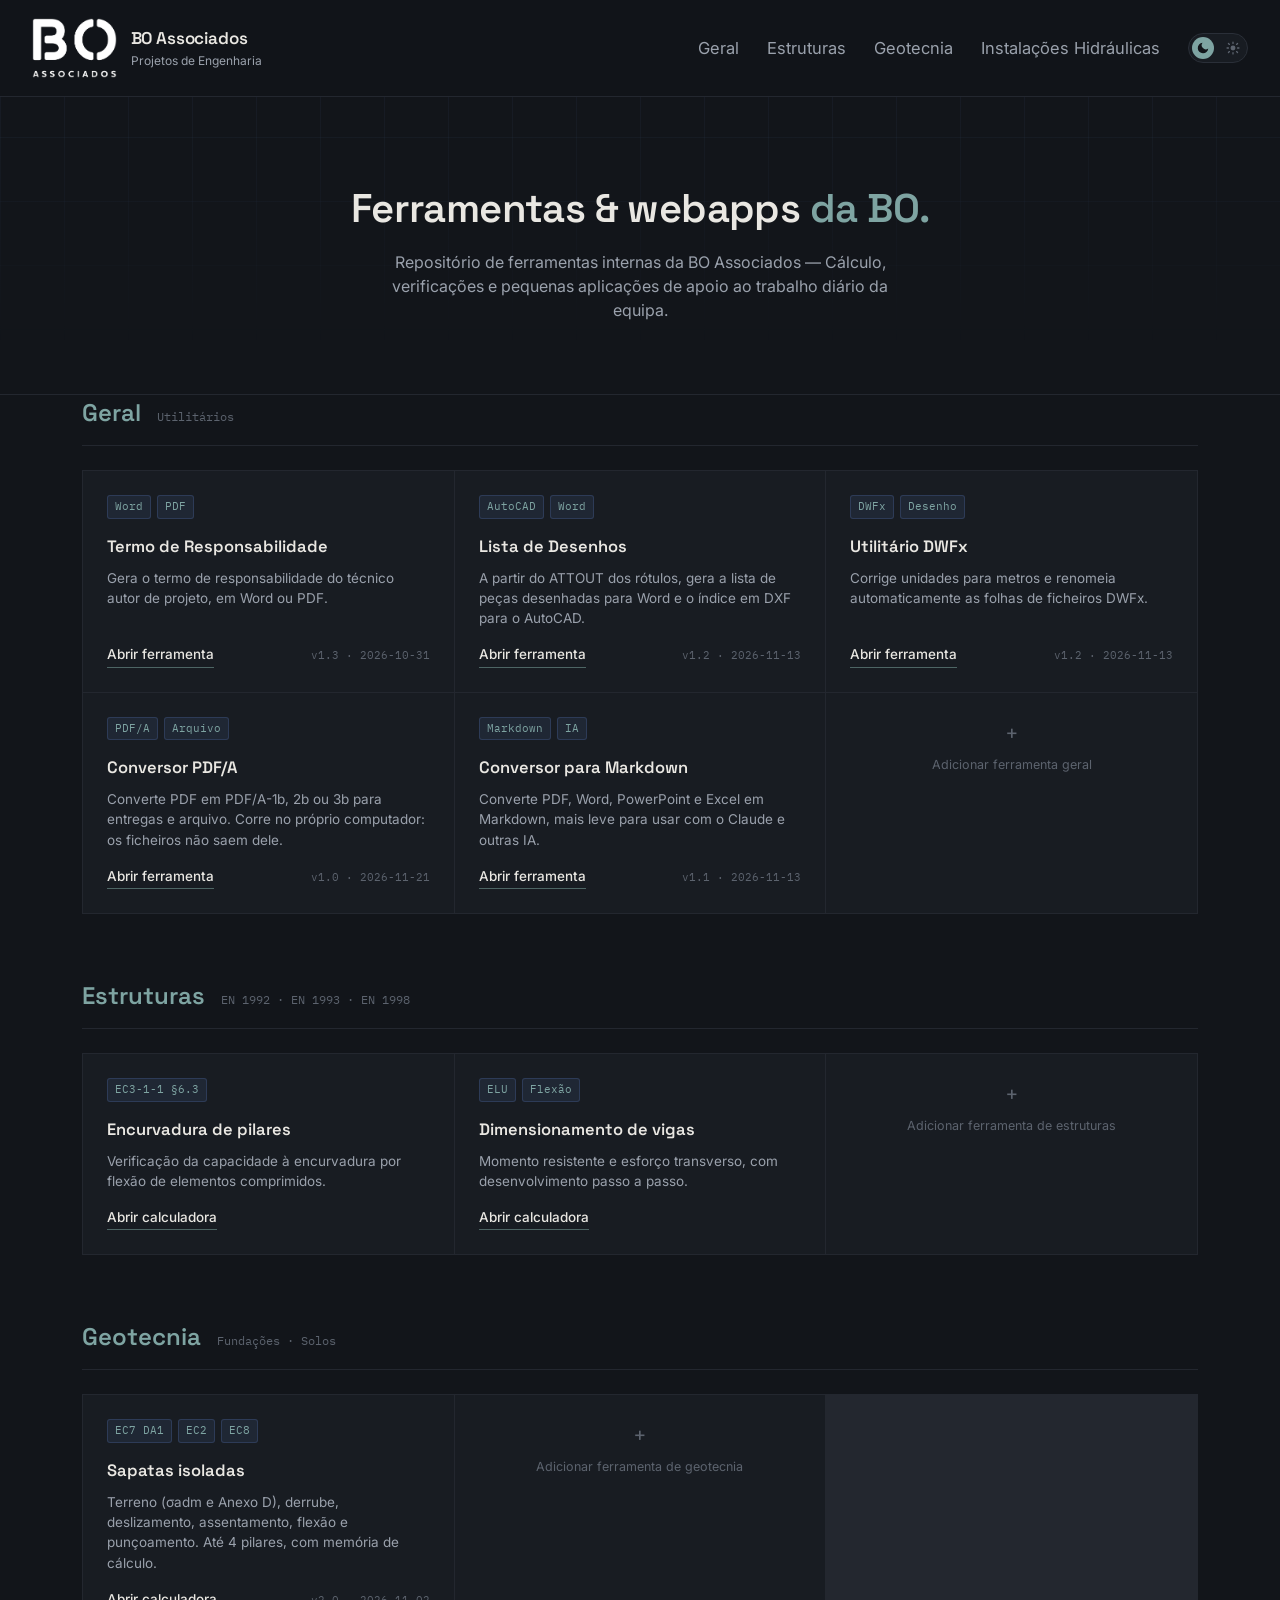
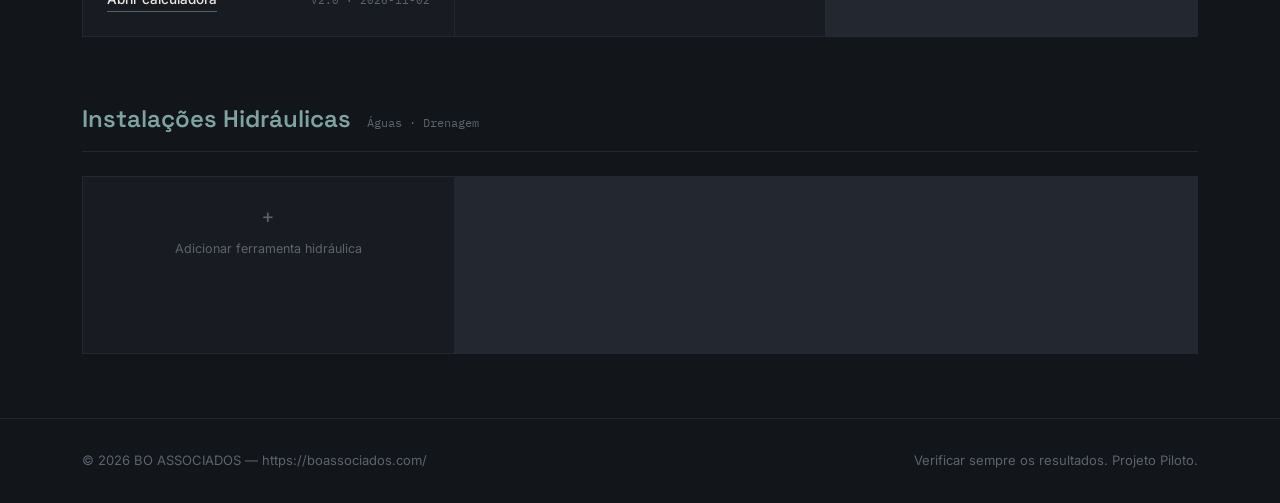
==== commit 842d0b6d: "Hub: nova ordem dos cartões da categoria Geral Co-Authored-By: Claude Opus 5.5 <noreply@anthropic.co" ====
--- a/index.html
+++ b/index.html
@@ -393,6 +393,26 @@
       </div>
       <div class="card-grid">
 
+<a href="ferramentas/termo-responsabilidade/index.html" class="card">
+  <div class="tags">
+    <span class="tag">Word</span>
+    <span class="tag">PDF</span>
+  </div>
+  <h3>Termo de Responsabilidade</h3>
+  <p>Gera o termo de responsabilidade do técnico autor de projeto, em Word ou PDF.</p>
+  <span class="card-link">Abrir ferramenta</span>
+</a>
+
+<a href="ferramentas/lista-desenhos/index.html" class="card">
+  <div class="tags">
+    <span class="tag">AutoCAD</span>
+    <span class="tag">Word</span>
+  </div>
+  <h3>Lista de Desenhos</h3>
+  <p>A partir do ATTOUT dos rótulos, gera a lista de peças desenhadas para Word e o índice em DXF para o AutoCAD.</p>
+  <span class="card-link">Abrir ferramenta</span>
+</a>
+
 <a href="ferramentas/corretor-dwfx/index.html" class="card">
   <div class="tags">
     <span class="tag">DWFx</span>
@@ -402,14 +422,14 @@
   <p>Corrige unidades para metros e renomeia automaticamente as folhas de ficheiros DWFx.</p>
   <span class="card-link">Abrir ferramenta</span>
 </a>
-    
-<a href="ferramentas/termo-responsabilidade/index.html" class="card">
+
+<a href="ferramentas/conversor-pdfa/index.html" class="card">
   <div class="tags">
-    <span class="tag">Word</span>
-    <span class="tag">PDF</span>
+    <span class="tag">PDF/A</span>
+    <span class="tag">Arquivo</span>
   </div>
-  <h3>Termo de Responsabilidade</h3>
-  <p>Gera o termo de responsabilidade do técnico autor de projeto, em Word ou PDF.</p>
+  <h3>Conversor PDF/A</h3>
+  <p>Converte PDF em PDF/A-1b, 2b ou 3b para entregas e arquivo. Corre no próprio computador: os ficheiros não saem dele.</p>
   <span class="card-link">Abrir ferramenta</span>
 </a>
 
@@ -420,26 +440,6 @@
   </div>
   <h3>Conversor para Markdown</h3>
   <p>Converte PDF, Word, PowerPoint e Excel em Markdown, mais leve para usar com o Claude e outras IA.</p>
-  <span class="card-link">Abrir ferramenta</span>
-</a>
-
-<a href="ferramentas/lista-desenhos/index.html" class="card">
-  <div class="tags">
-    <span class="tag">AutoCAD</span>
-    <span class="tag">Word</span>
-  </div>
-  <h3>Lista de Desenhos</h3>
-  <p>A partir do ATTOUT dos rótulos, gera a lista de peças desenhadas para Word e o índice em DXF para o AutoCAD.</p>
-  <span class="card-link">Abrir ferramenta</span>
-</a>
-
-<a href="ferramentas/conversor-pdfa/index.html" class="card">
-  <div class="tags">
-    <span class="tag">PDF/A</span>
-    <span class="tag">Arquivo</span>
-  </div>
-  <h3>Conversor PDF/A</h3>
-  <p>Converte PDF em PDF/A-1b, 2b ou 3b para entregas e arquivo. Corre no próprio computador: os ficheiros não saem dele.</p>
   <span class="card-link">Abrir ferramenta</span>
 </a>
 
